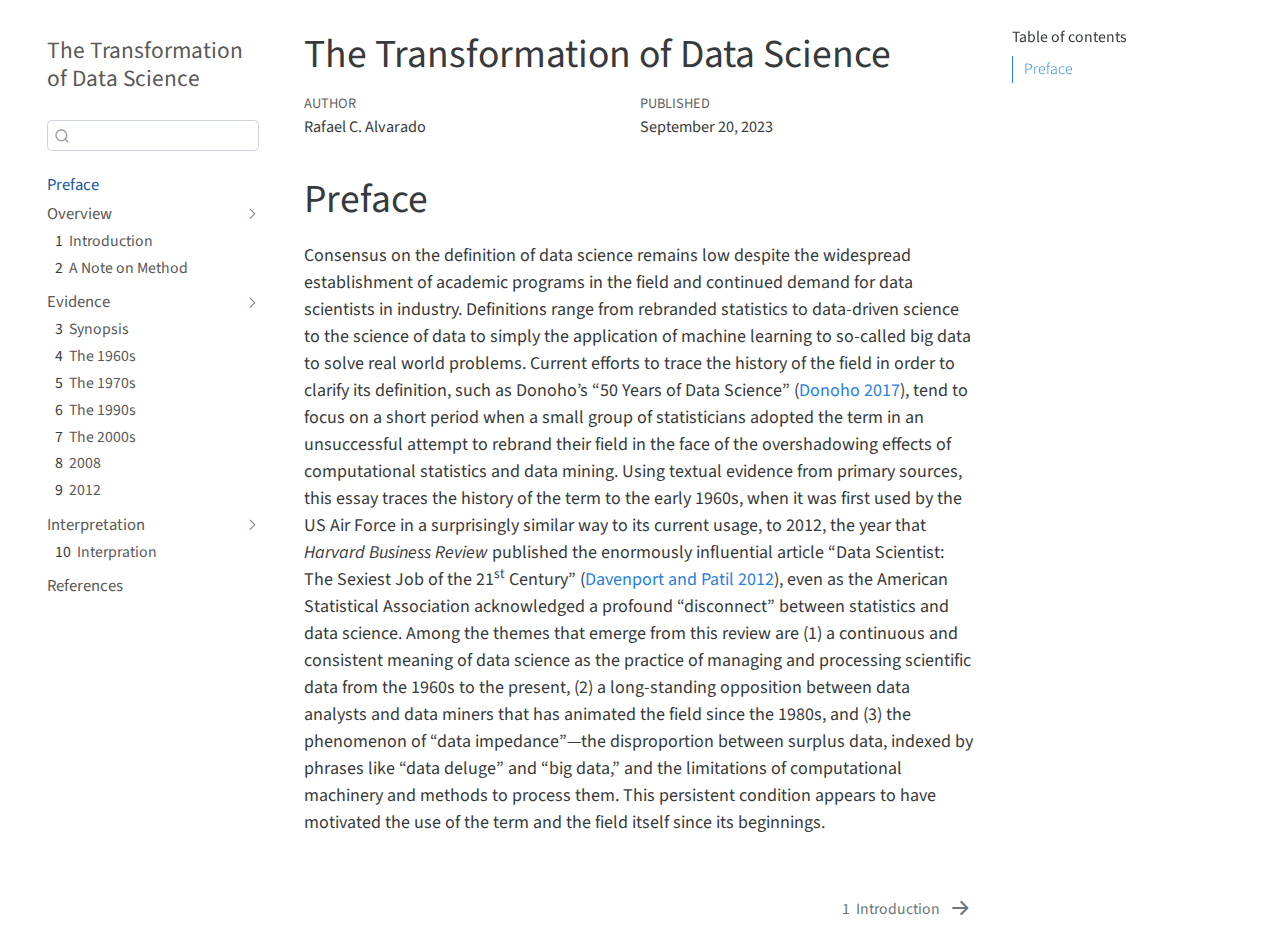
==== docs/index.html @ e349dae6 "Still moving things; added URL to README." ====
<!DOCTYPE html>
<html xmlns="http://www.w3.org/1999/xhtml" lang="en" xml:lang="en"><head>

<meta charset="utf-8">
<meta name="generator" content="quarto-1.2.262">

<meta name="viewport" content="width=device-width, initial-scale=1.0, user-scalable=yes">

<meta name="author" content="Rafael C. Alvarado">
<meta name="dcterms.date" content="2023-09-20">

<title>The Transformation of Data Science</title>
<style>
code{white-space: pre-wrap;}
span.smallcaps{font-variant: small-caps;}
div.columns{display: flex; gap: min(4vw, 1.5em);}
div.column{flex: auto; overflow-x: auto;}
div.hanging-indent{margin-left: 1.5em; text-indent: -1.5em;}
ul.task-list{list-style: none;}
ul.task-list li input[type="checkbox"] {
  width: 0.8em;
  margin: 0 0.8em 0.2em -1.6em;
  vertical-align: middle;
}
div.csl-bib-body { }
div.csl-entry {
  clear: both;
}
.hanging div.csl-entry {
  margin-left:2em;
  text-indent:-2em;
}
div.csl-left-margin {
  min-width:2em;
  float:left;
}
div.csl-right-inline {
  margin-left:2em;
  padding-left:1em;
}
div.csl-indent {
  margin-left: 2em;
}
</style>


<script src="site_libs/quarto-nav/quarto-nav.js"></script>
<script src="site_libs/quarto-nav/headroom.min.js"></script>
<script src="site_libs/clipboard/clipboard.min.js"></script>
<script src="site_libs/quarto-search/autocomplete.umd.js"></script>
<script src="site_libs/quarto-search/fuse.min.js"></script>
<script src="site_libs/quarto-search/quarto-search.js"></script>
<meta name="quarto:offset" content="./">
<link href="./chapters/01-history-introduction.html" rel="next">
<script src="site_libs/quarto-html/quarto.js"></script>
<script src="site_libs/quarto-html/popper.min.js"></script>
<script src="site_libs/quarto-html/tippy.umd.min.js"></script>
<script src="site_libs/quarto-html/anchor.min.js"></script>
<link href="site_libs/quarto-html/tippy.css" rel="stylesheet">
<link href="site_libs/quarto-html/quarto-syntax-highlighting.css" rel="stylesheet" id="quarto-text-highlighting-styles">
<script src="site_libs/bootstrap/bootstrap.min.js"></script>
<link href="site_libs/bootstrap/bootstrap-icons.css" rel="stylesheet">
<link href="site_libs/bootstrap/bootstrap.min.css" rel="stylesheet" id="quarto-bootstrap" data-mode="light">
<script id="quarto-search-options" type="application/json">{
  "location": "sidebar",
  "copy-button": false,
  "collapse-after": 3,
  "panel-placement": "start",
  "type": "textbox",
  "limit": 20,
  "language": {
    "search-no-results-text": "No results",
    "search-matching-documents-text": "matching documents",
    "search-copy-link-title": "Copy link to search",
    "search-hide-matches-text": "Hide additional matches",
    "search-more-match-text": "more match in this document",
    "search-more-matches-text": "more matches in this document",
    "search-clear-button-title": "Clear",
    "search-detached-cancel-button-title": "Cancel",
    "search-submit-button-title": "Submit"
  }
}</script>


</head>

<body class="nav-sidebar floating">

<div id="quarto-search-results"></div>
  <header id="quarto-header" class="headroom fixed-top">
  <nav class="quarto-secondary-nav" data-bs-toggle="collapse" data-bs-target="#quarto-sidebar" aria-controls="quarto-sidebar" aria-expanded="false" aria-label="Toggle sidebar navigation" onclick="if (window.quartoToggleHeadroom) { window.quartoToggleHeadroom(); }">
    <div class="container-fluid d-flex justify-content-between">
      <h1 class="quarto-secondary-nav-title">The Transformation of Data Science</h1>
      <button type="button" class="quarto-btn-toggle btn" aria-label="Show secondary navigation">
        <i class="bi bi-chevron-right"></i>
      </button>
    </div>
  </nav>
</header>
<!-- content -->
<div id="quarto-content" class="quarto-container page-columns page-rows-contents page-layout-article">
<!-- sidebar -->
  <nav id="quarto-sidebar" class="sidebar collapse sidebar-navigation floating overflow-auto">
    <div class="pt-lg-2 mt-2 text-left sidebar-header">
    <div class="sidebar-title mb-0 py-0">
      <a href="./">The Transformation of Data Science</a> 
    </div>
      </div>
      <div class="mt-2 flex-shrink-0 align-items-center">
        <div class="sidebar-search">
        <div id="quarto-search" class="" title="Search"></div>
        </div>
      </div>
    <div class="sidebar-menu-container"> 
    <ul class="list-unstyled mt-1">
        <li class="sidebar-item">
  <div class="sidebar-item-container"> 
  <a href="./index.html" class="sidebar-item-text sidebar-link active">Preface</a>
  </div>
</li>
        <li class="sidebar-item sidebar-item-section">
      <div class="sidebar-item-container"> 
            <a class="sidebar-item-text sidebar-link text-start" data-bs-toggle="collapse" data-bs-target="#quarto-sidebar-section-1" aria-expanded="true">Overview</a>
          <a class="sidebar-item-toggle text-start" data-bs-toggle="collapse" data-bs-target="#quarto-sidebar-section-1" aria-expanded="true">
            <i class="bi bi-chevron-right ms-2"></i>
          </a> 
      </div>
      <ul id="quarto-sidebar-section-1" class="collapse list-unstyled sidebar-section depth1 show">  
          <li class="sidebar-item">
  <div class="sidebar-item-container"> 
  <a href="./chapters/01-history-introduction.html" class="sidebar-item-text sidebar-link"><span class="chapter-number">1</span>&nbsp; <span class="chapter-title">Introduction</span></a>
  </div>
</li>
          <li class="sidebar-item">
  <div class="sidebar-item-container"> 
  <a href="./chapters/history-method.html" class="sidebar-item-text sidebar-link"><span class="chapter-number">2</span>&nbsp; <span class="chapter-title">A Note on Method</span></a>
  </div>
</li>
      </ul>
  </li>
        <li class="sidebar-item sidebar-item-section">
      <div class="sidebar-item-container"> 
            <a class="sidebar-item-text sidebar-link text-start" data-bs-toggle="collapse" data-bs-target="#quarto-sidebar-section-2" aria-expanded="true">Evidence</a>
          <a class="sidebar-item-toggle text-start" data-bs-toggle="collapse" data-bs-target="#quarto-sidebar-section-2" aria-expanded="true">
            <i class="bi bi-chevron-right ms-2"></i>
          </a> 
      </div>
      <ul id="quarto-sidebar-section-2" class="collapse list-unstyled sidebar-section depth1 show">  
          <li class="sidebar-item">
  <div class="sidebar-item-container"> 
  <a href="./chapters/00-synopsis.html" class="sidebar-item-text sidebar-link"><span class="chapter-number">3</span>&nbsp; <span class="chapter-title">Synopsis</span></a>
  </div>
</li>
          <li class="sidebar-item">
  <div class="sidebar-item-container"> 
  <a href="./chapters/02-history-1960s.html" class="sidebar-item-text sidebar-link"><span class="chapter-number">4</span>&nbsp; <span class="chapter-title">The 1960s</span></a>
  </div>
</li>
          <li class="sidebar-item">
  <div class="sidebar-item-container"> 
  <a href="./chapters/03-history-1970s-and-80s.html" class="sidebar-item-text sidebar-link"><span class="chapter-number">5</span>&nbsp; <span class="chapter-title">The 1970s</span></a>
  </div>
</li>
          <li class="sidebar-item">
  <div class="sidebar-item-container"> 
  <a href="./chapters/04-history-1990s.html" class="sidebar-item-text sidebar-link"><span class="chapter-number">6</span>&nbsp; <span class="chapter-title">The 1990s</span></a>
  </div>
</li>
          <li class="sidebar-item">
  <div class="sidebar-item-container"> 
  <a href="./chapters/05-history-2000s.html" class="sidebar-item-text sidebar-link"><span class="chapter-number">7</span>&nbsp; <span class="chapter-title">The 2000s</span></a>
  </div>
</li>
          <li class="sidebar-item">
  <div class="sidebar-item-container"> 
  <a href="./chapters/06-history-2008-2012.html" class="sidebar-item-text sidebar-link"><span class="chapter-number">8</span>&nbsp; <span class="chapter-title">2008</span></a>
  </div>
</li>
          <li class="sidebar-item">
  <div class="sidebar-item-container"> 
  <a href="./chapters/07-history-disconnect.html" class="sidebar-item-text sidebar-link"><span class="chapter-number">9</span>&nbsp; <span class="chapter-title">2012</span></a>
  </div>
</li>
      </ul>
  </li>
        <li class="sidebar-item sidebar-item-section">
      <div class="sidebar-item-container"> 
            <a class="sidebar-item-text sidebar-link text-start" data-bs-toggle="collapse" data-bs-target="#quarto-sidebar-section-3" aria-expanded="true">Interpretation</a>
          <a class="sidebar-item-toggle text-start" data-bs-toggle="collapse" data-bs-target="#quarto-sidebar-section-3" aria-expanded="true">
            <i class="bi bi-chevron-right ms-2"></i>
          </a> 
      </div>
      <ul id="quarto-sidebar-section-3" class="collapse list-unstyled sidebar-section depth1 show">  
          <li class="sidebar-item">
  <div class="sidebar-item-container"> 
  <a href="./chapters/08-history-interpretation.html" class="sidebar-item-text sidebar-link"><span class="chapter-number">10</span>&nbsp; <span class="chapter-title">Interpration</span></a>
  </div>
</li>
      </ul>
  </li>
        <li class="sidebar-item">
  <div class="sidebar-item-container"> 
  <a href="./references.html" class="sidebar-item-text sidebar-link">References</a>
  </div>
</li>
    </ul>
    </div>
</nav>
<!-- margin-sidebar -->
    <div id="quarto-margin-sidebar" class="sidebar margin-sidebar">
        <nav id="TOC" role="doc-toc" class="toc-active">
    <h2 id="toc-title">Table of contents</h2>
   
  <ul>
  <li><a href="#preface" id="toc-preface" class="nav-link active" data-scroll-target="#preface">Preface</a></li>
  </ul>
</nav>
    </div>
<!-- main -->
<main class="content" id="quarto-document-content">

<header id="title-block-header" class="quarto-title-block default">
<div class="quarto-title">
<h1 class="title d-none d-lg-block">The Transformation of Data Science</h1>
</div>



<div class="quarto-title-meta">

    <div>
    <div class="quarto-title-meta-heading">Author</div>
    <div class="quarto-title-meta-contents">
             <p>Rafael C. Alvarado </p>
          </div>
  </div>
    
    <div>
    <div class="quarto-title-meta-heading">Published</div>
    <div class="quarto-title-meta-contents">
      <p class="date">September 20, 2023</p>
    </div>
  </div>
  
    
  </div>
  

</header>

<section id="preface" class="level1 unnumbered">
<h1 class="unnumbered">Preface</h1>
<p>Consensus on the definition of data science remains low despite the widespread establishment of academic programs in the field and continued demand for data scientists in industry. Definitions range from rebranded statistics to data-driven science to the science of data to simply the application of machine learning to so-called big data to solve real world problems. Current efforts to trace the history of the field in order to clarify its definition, such as Donoho’s “50 Years of Data Science” <span class="citation" data-cites="donoho2017">(<a href="references.html#ref-donoho2017" role="doc-biblioref">Donoho 2017</a>)</span>, tend to focus on a short period when a small group of statisticians adopted the term in an unsuccessful attempt to rebrand their field in the face of the overshadowing effects of computational statistics and data mining. Using textual evidence from primary sources, this essay traces the history of the term to the early 1960s, when it was first used by the US Air Force in a surprisingly similar way to its current usage, to 2012, the year that <em>Harvard Business Review</em> published the enormously influential article “Data Scientist: The Sexiest Job of the 21<sup>st</sup> Century” <span class="citation" data-cites="davenport2012">(<a href="references.html#ref-davenport2012" role="doc-biblioref">Davenport and Patil 2012</a>)</span>, even as the American Statistical Association acknowledged a profound “disconnect” between statistics and data science. Among the themes that emerge from this review are (1) a continuous and consistent meaning of data science as the practice of managing and processing scientific data from the 1960s to the present, (2) a long-standing opposition between data analysts and data miners that has animated the field since the 1980s, and (3) the phenomenon of “data impedance”—the disproportion between surplus data, indexed by phrases like “data deluge” and “big data,” and the limitations of computational machinery and methods to process them. This persistent condition appears to have motivated the use of the term and the field itself since its beginnings.</p>


<div id="refs" class="references csl-bib-body hanging-indent" role="doc-bibliography" style="display: none">
<div id="ref-davenport2012" class="csl-entry" role="doc-biblioentry">
Davenport, Thomas H., and D. J. Patil. 2012. <span>“Data Scientist: The Sexiest Job of the 21st Century.”</span> <a href="https://hbr.org/2012/10/data-scientist-the-sexiest-job-of-the-21st-century">https://hbr.org/2012/10/data-scientist-the-sexiest-job-of-the-21st-century</a>.
</div>
<div id="ref-donoho2017" class="csl-entry" role="doc-biblioentry">
Donoho, David. 2017. <span>“50 Years of Data Science.”</span> <em>Journal of Computational and Graphical Statistics</em> 26 (4): 745–66. <a href="https://doi.org/10.1080/10618600.2017.1384734">https://doi.org/10.1080/10618600.2017.1384734</a>.
</div>
</div>
</section>

</main> <!-- /main -->
<script id="quarto-html-after-body" type="application/javascript">
window.document.addEventListener("DOMContentLoaded", function (event) {
  const toggleBodyColorMode = (bsSheetEl) => {
    const mode = bsSheetEl.getAttribute("data-mode");
    const bodyEl = window.document.querySelector("body");
    if (mode === "dark") {
      bodyEl.classList.add("quarto-dark");
      bodyEl.classList.remove("quarto-light");
    } else {
      bodyEl.classList.add("quarto-light");
      bodyEl.classList.remove("quarto-dark");
    }
  }
  const toggleBodyColorPrimary = () => {
    const bsSheetEl = window.document.querySelector("link#quarto-bootstrap");
    if (bsSheetEl) {
      toggleBodyColorMode(bsSheetEl);
    }
  }
  toggleBodyColorPrimary();  
  const icon = "";
  const anchorJS = new window.AnchorJS();
  anchorJS.options = {
    placement: 'right',
    icon: icon
  };
  anchorJS.add('.anchored');
  const clipboard = new window.ClipboardJS('.code-copy-button', {
    target: function(trigger) {
      return trigger.previousElementSibling;
    }
  });
  clipboard.on('success', function(e) {
    // button target
    const button = e.trigger;
    // don't keep focus
    button.blur();
    // flash "checked"
    button.classList.add('code-copy-button-checked');
    var currentTitle = button.getAttribute("title");
    button.setAttribute("title", "Copied!");
    let tooltip;
    if (window.bootstrap) {
      button.setAttribute("data-bs-toggle", "tooltip");
      button.setAttribute("data-bs-placement", "left");
      button.setAttribute("data-bs-title", "Copied!");
      tooltip = new bootstrap.Tooltip(button, 
        { trigger: "manual", 
          customClass: "code-copy-button-tooltip",
          offset: [0, -8]});
      tooltip.show();    
    }
    setTimeout(function() {
      if (tooltip) {
        tooltip.hide();
        button.removeAttribute("data-bs-title");
        button.removeAttribute("data-bs-toggle");
        button.removeAttribute("data-bs-placement");
      }
      button.setAttribute("title", currentTitle);
      button.classList.remove('code-copy-button-checked');
    }, 1000);
    // clear code selection
    e.clearSelection();
  });
  function tippyHover(el, contentFn) {
    const config = {
      allowHTML: true,
      content: contentFn,
      maxWidth: 500,
      delay: 100,
      arrow: false,
      appendTo: function(el) {
          return el.parentElement;
      },
      interactive: true,
      interactiveBorder: 10,
      theme: 'quarto',
      placement: 'bottom-start'
    };
    window.tippy(el, config); 
  }
  const noterefs = window.document.querySelectorAll('a[role="doc-noteref"]');
  for (var i=0; i<noterefs.length; i++) {
    const ref = noterefs[i];
    tippyHover(ref, function() {
      // use id or data attribute instead here
      let href = ref.getAttribute('data-footnote-href') || ref.getAttribute('href');
      try { href = new URL(href).hash; } catch {}
      const id = href.replace(/^#\/?/, "");
      const note = window.document.getElementById(id);
      return note.innerHTML;
    });
  }
  const findCites = (el) => {
    const parentEl = el.parentElement;
    if (parentEl) {
      const cites = parentEl.dataset.cites;
      if (cites) {
        return {
          el,
          cites: cites.split(' ')
        };
      } else {
        return findCites(el.parentElement)
      }
    } else {
      return undefined;
    }
  };
  var bibliorefs = window.document.querySelectorAll('a[role="doc-biblioref"]');
  for (var i=0; i<bibliorefs.length; i++) {
    const ref = bibliorefs[i];
    const citeInfo = findCites(ref);
    if (citeInfo) {
      tippyHover(citeInfo.el, function() {
        var popup = window.document.createElement('div');
        citeInfo.cites.forEach(function(cite) {
          var citeDiv = window.document.createElement('div');
          citeDiv.classList.add('hanging-indent');
          citeDiv.classList.add('csl-entry');
          var biblioDiv = window.document.getElementById('ref-' + cite);
          if (biblioDiv) {
            citeDiv.innerHTML = biblioDiv.innerHTML;
          }
          popup.appendChild(citeDiv);
        });
        return popup.innerHTML;
      });
    }
  }
});
</script>
<nav class="page-navigation">
  <div class="nav-page nav-page-previous">
  </div>
  <div class="nav-page nav-page-next">
      <a href="./chapters/01-history-introduction.html" class="pagination-link">
        <span class="nav-page-text"><span class="chapter-number">1</span>&nbsp; <span class="chapter-title">Introduction</span></span> <i class="bi bi-arrow-right-short"></i>
      </a>
  </div>
</nav>
</div> <!-- /content -->



</body></html>
---- docs/site_libs/quarto-html/tippy.css ----
.tippy-box[data-animation=fade][data-state=hidden]{opacity:0}[data-tippy-root]{max-width:calc(100vw - 10px)}.tippy-box{position:relative;background-color:#333;color:#fff;border-radius:4px;font-size:14px;line-height:1.4;white-space:normal;outline:0;transition-property:transform,visibility,opacity}.tippy-box[data-placement^=top]>.tippy-arrow{bottom:0}.tippy-box[data-placement^=top]>.tippy-arrow:before{bottom:-7px;left:0;border-width:8px 8px 0;border-top-color:initial;transform-origin:center top}.tippy-box[data-placement^=bottom]>.tippy-arrow{top:0}.tippy-box[data-placement^=bottom]>.tippy-arrow:before{top:-7px;left:0;border-width:0 8px 8px;border-bottom-color:initial;transform-origin:center bottom}.tippy-box[data-placement^=left]>.tippy-arrow{right:0}.tippy-box[data-placement^=left]>.tippy-arrow:before{border-width:8px 0 8px 8px;border-left-color:initial;right:-7px;transform-origin:center left}.tippy-box[data-placement^=right]>.tippy-arrow{left:0}.tippy-box[data-placement^=right]>.tippy-arrow:before{left:-7px;border-width:8px 8px 8px 0;border-right-color:initial;transform-origin:center right}.tippy-box[data-inertia][data-state=visible]{transition-timing-function:cubic-bezier(.54,1.5,.38,1.11)}.tippy-arrow{width:16px;height:16px;color:#333}.tippy-arrow:before{content:"";position:absolute;border-color:transparent;border-style:solid}.tippy-content{position:relative;padding:5px 9px;z-index:1}
---- docs/site_libs/quarto-html/quarto-syntax-highlighting.css ----
/* quarto syntax highlight colors */
:root {
  --quarto-hl-ot-color: #003B4F;
  --quarto-hl-at-color: #657422;
  --quarto-hl-ss-color: #20794D;
  --quarto-hl-an-color: #5E5E5E;
  --quarto-hl-fu-color: #4758AB;
  --quarto-hl-st-color: #20794D;
  --quarto-hl-cf-color: #003B4F;
  --quarto-hl-op-color: #5E5E5E;
  --quarto-hl-er-color: #AD0000;
  --quarto-hl-bn-color: #AD0000;
  --quarto-hl-al-color: #AD0000;
  --quarto-hl-va-color: #111111;
  --quarto-hl-bu-color: inherit;
  --quarto-hl-ex-color: inherit;
  --quarto-hl-pp-color: #AD0000;
  --quarto-hl-in-color: #5E5E5E;
  --quarto-hl-vs-color: #20794D;
  --quarto-hl-wa-color: #5E5E5E;
  --quarto-hl-do-color: #5E5E5E;
  --quarto-hl-im-color: #00769E;
  --quarto-hl-ch-color: #20794D;
  --quarto-hl-dt-color: #AD0000;
  --quarto-hl-fl-color: #AD0000;
  --quarto-hl-co-color: #5E5E5E;
  --quarto-hl-cv-color: #5E5E5E;
  --quarto-hl-cn-color: #8f5902;
  --quarto-hl-sc-color: #5E5E5E;
  --quarto-hl-dv-color: #AD0000;
  --quarto-hl-kw-color: #003B4F;
}

/* other quarto variables */
:root {
  --quarto-font-monospace: SFMono-Regular, Menlo, Monaco, Consolas, "Liberation Mono", "Courier New", monospace;
}

pre > code.sourceCode > span {
  color: #003B4F;
}

code span {
  color: #003B4F;
}

code.sourceCode > span {
  color: #003B4F;
}

div.sourceCode,
div.sourceCode pre.sourceCode {
  color: #003B4F;
}

code span.ot {
  color: #003B4F;
}

code span.at {
  color: #657422;
}

code span.ss {
  color: #20794D;
}

code span.an {
  color: #5E5E5E;
}

code span.fu {
  color: #4758AB;
}

code span.st {
  color: #20794D;
}

code span.cf {
  color: #003B4F;
}

code span.op {
  color: #5E5E5E;
}

code span.er {
  color: #AD0000;
}

code span.bn {
  color: #AD0000;
}

code span.al {
  color: #AD0000;
}

code span.va {
  color: #111111;
}

code span.pp {
  color: #AD0000;
}

code span.in {
  color: #5E5E5E;
}

code span.vs {
  color: #20794D;
}

code span.wa {
  color: #5E5E5E;
  font-style: italic;
}

code span.do {
  color: #5E5E5E;
  font-style: italic;
}

code span.im {
  color: #00769E;
}

code span.ch {
  color: #20794D;
}

code span.dt {
  color: #AD0000;
}

code span.fl {
  color: #AD0000;
}

code span.co {
  color: #5E5E5E;
}

code span.cv {
  color: #5E5E5E;
  font-style: italic;
}

code span.cn {
  color: #8f5902;
}

code span.sc {
  color: #5E5E5E;
}

code span.dv {
  color: #AD0000;
}

code span.kw {
  color: #003B4F;
}

.prevent-inlining {
  content: "</";
}

/*# sourceMappingURL=debc5d5d77c3f9108843748ff7464032.css.map */
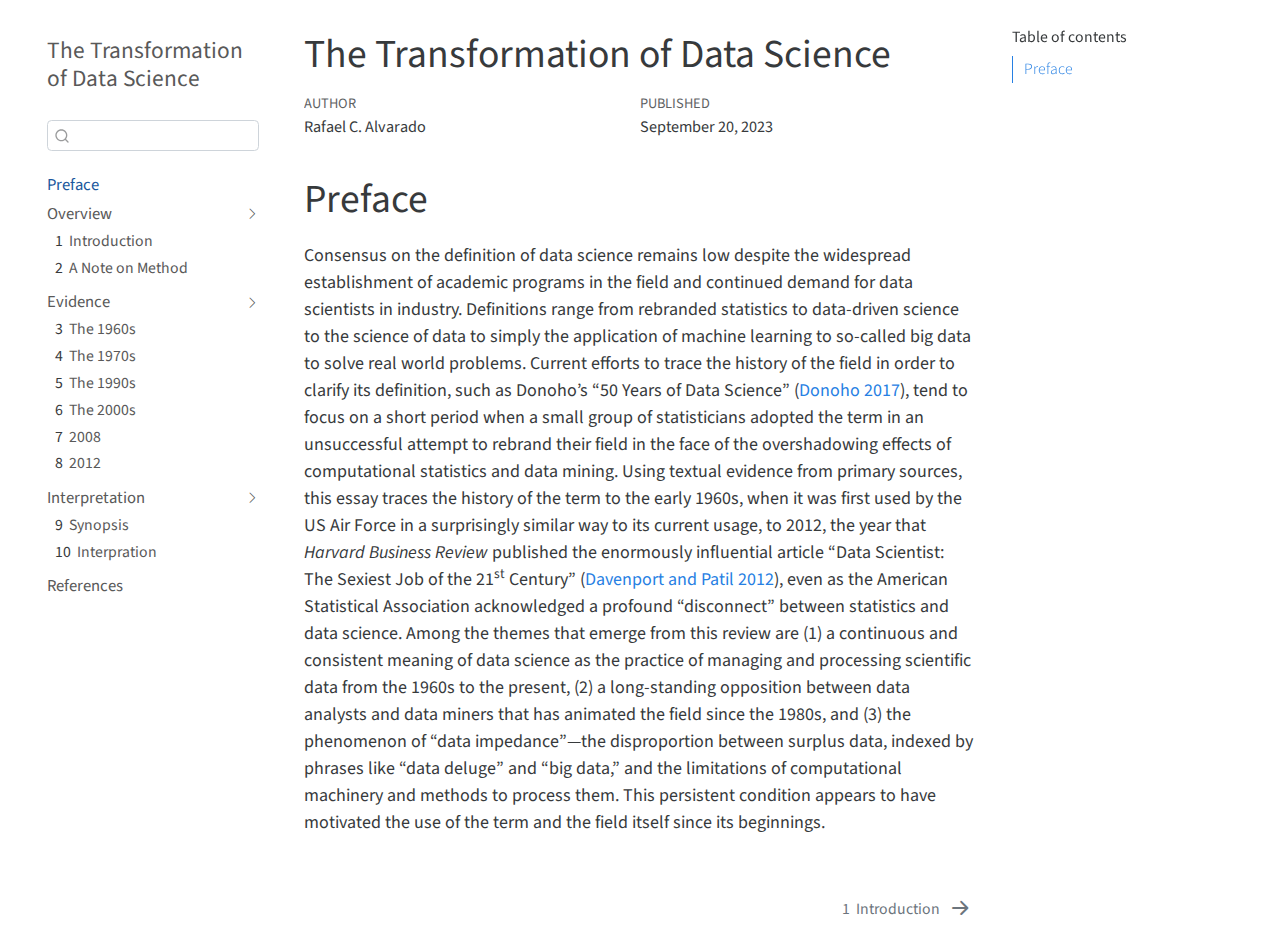
==== commit 9ac2fb98: "Moved Synopsis" ====
--- a/docs/index.html
+++ b/docs/index.html
@@ -148,37 +148,32 @@
       <ul id="quarto-sidebar-section-2" class="collapse list-unstyled sidebar-section depth1 show">  
           <li class="sidebar-item">
   <div class="sidebar-item-container"> 
-  <a href="./chapters/00-synopsis.html" class="sidebar-item-text sidebar-link"><span class="chapter-number">3</span>&nbsp; <span class="chapter-title">Synopsis</span></a>
-  </div>
-</li>
-          <li class="sidebar-item">
-  <div class="sidebar-item-container"> 
-  <a href="./chapters/02-history-1960s.html" class="sidebar-item-text sidebar-link"><span class="chapter-number">4</span>&nbsp; <span class="chapter-title">The 1960s</span></a>
-  </div>
-</li>
-          <li class="sidebar-item">
-  <div class="sidebar-item-container"> 
-  <a href="./chapters/03-history-1970s-and-80s.html" class="sidebar-item-text sidebar-link"><span class="chapter-number">5</span>&nbsp; <span class="chapter-title">The 1970s</span></a>
-  </div>
-</li>
-          <li class="sidebar-item">
-  <div class="sidebar-item-container"> 
-  <a href="./chapters/04-history-1990s.html" class="sidebar-item-text sidebar-link"><span class="chapter-number">6</span>&nbsp; <span class="chapter-title">The 1990s</span></a>
-  </div>
-</li>
-          <li class="sidebar-item">
-  <div class="sidebar-item-container"> 
-  <a href="./chapters/05-history-2000s.html" class="sidebar-item-text sidebar-link"><span class="chapter-number">7</span>&nbsp; <span class="chapter-title">The 2000s</span></a>
-  </div>
-</li>
-          <li class="sidebar-item">
-  <div class="sidebar-item-container"> 
-  <a href="./chapters/06-history-2008-2012.html" class="sidebar-item-text sidebar-link"><span class="chapter-number">8</span>&nbsp; <span class="chapter-title">2008</span></a>
-  </div>
-</li>
-          <li class="sidebar-item">
-  <div class="sidebar-item-container"> 
-  <a href="./chapters/07-history-disconnect.html" class="sidebar-item-text sidebar-link"><span class="chapter-number">9</span>&nbsp; <span class="chapter-title">2012</span></a>
+  <a href="./chapters/02-history-1960s.html" class="sidebar-item-text sidebar-link"><span class="chapter-number">3</span>&nbsp; <span class="chapter-title">The 1960s</span></a>
+  </div>
+</li>
+          <li class="sidebar-item">
+  <div class="sidebar-item-container"> 
+  <a href="./chapters/03-history-1970s-and-80s.html" class="sidebar-item-text sidebar-link"><span class="chapter-number">4</span>&nbsp; <span class="chapter-title">The 1970s</span></a>
+  </div>
+</li>
+          <li class="sidebar-item">
+  <div class="sidebar-item-container"> 
+  <a href="./chapters/04-history-1990s.html" class="sidebar-item-text sidebar-link"><span class="chapter-number">5</span>&nbsp; <span class="chapter-title">The 1990s</span></a>
+  </div>
+</li>
+          <li class="sidebar-item">
+  <div class="sidebar-item-container"> 
+  <a href="./chapters/05-history-2000s.html" class="sidebar-item-text sidebar-link"><span class="chapter-number">6</span>&nbsp; <span class="chapter-title">The 2000s</span></a>
+  </div>
+</li>
+          <li class="sidebar-item">
+  <div class="sidebar-item-container"> 
+  <a href="./chapters/06-history-2008-2012.html" class="sidebar-item-text sidebar-link"><span class="chapter-number">7</span>&nbsp; <span class="chapter-title">2008</span></a>
+  </div>
+</li>
+          <li class="sidebar-item">
+  <div class="sidebar-item-container"> 
+  <a href="./chapters/07-history-disconnect.html" class="sidebar-item-text sidebar-link"><span class="chapter-number">8</span>&nbsp; <span class="chapter-title">2012</span></a>
   </div>
 </li>
       </ul>
@@ -191,6 +186,11 @@
           </a> 
       </div>
       <ul id="quarto-sidebar-section-3" class="collapse list-unstyled sidebar-section depth1 show">  
+          <li class="sidebar-item">
+  <div class="sidebar-item-container"> 
+  <a href="./chapters/00-synopsis.html" class="sidebar-item-text sidebar-link"><span class="chapter-number">9</span>&nbsp; <span class="chapter-title">Synopsis</span></a>
+  </div>
+</li>
           <li class="sidebar-item">
   <div class="sidebar-item-container"> 
   <a href="./chapters/08-history-interpretation.html" class="sidebar-item-text sidebar-link"><span class="chapter-number">10</span>&nbsp; <span class="chapter-title">Interpration</span></a>
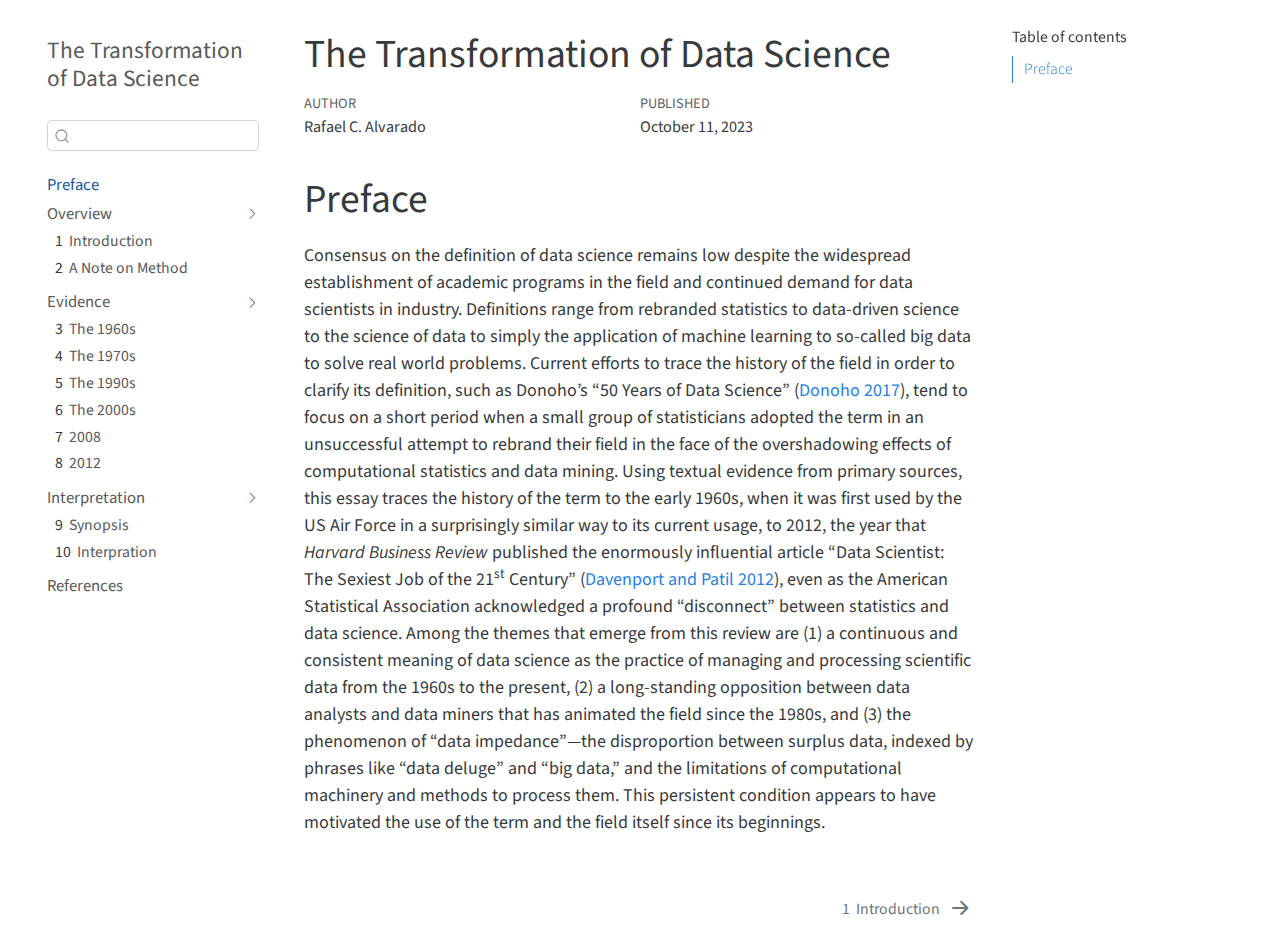
==== commit 0bb1edbd: "Commented out some things; changed pub date" ====
--- a/docs/index.html
+++ b/docs/index.html
@@ -7,7 +7,7 @@
 <meta name="viewport" content="width=device-width, initial-scale=1.0, user-scalable=yes">
 
 <meta name="author" content="Rafael C. Alvarado">
-<meta name="dcterms.date" content="2023-09-20">
+<meta name="dcterms.date" content="2023-10-11">
 
 <title>The Transformation of Data Science</title>
 <style>
@@ -238,7 +238,7 @@
     <div>
     <div class="quarto-title-meta-heading">Published</div>
     <div class="quarto-title-meta-contents">
-      <p class="date">September 20, 2023</p>
+      <p class="date">October 11, 2023</p>
     </div>
   </div>
   
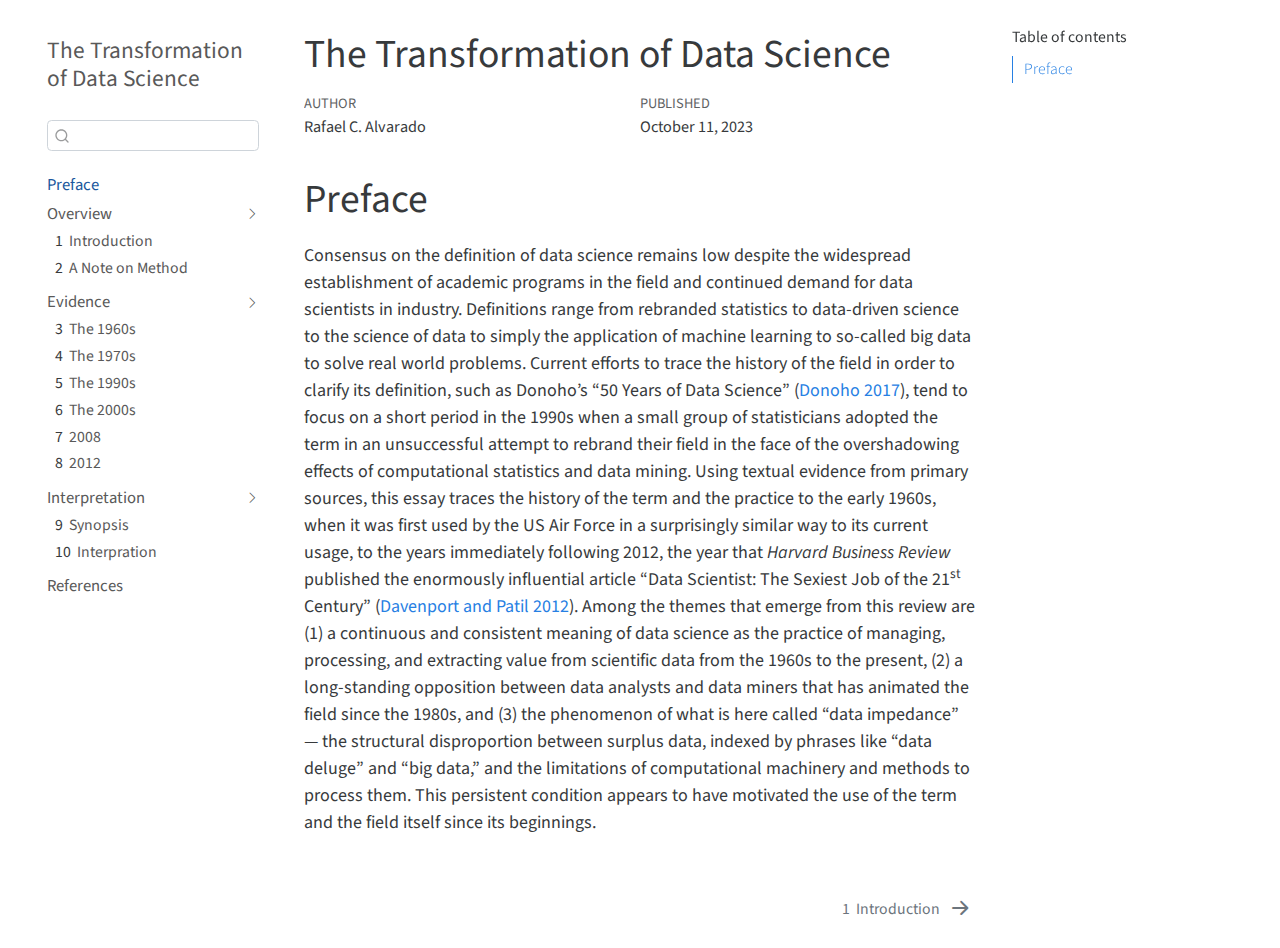
==== commit 14560bb7: "November 13 update" ====
--- a/docs/index.html
+++ b/docs/index.html
@@ -250,7 +250,7 @@
 
 <section id="preface" class="level1 unnumbered">
 <h1 class="unnumbered">Preface</h1>
-<p>Consensus on the definition of data science remains low despite the widespread establishment of academic programs in the field and continued demand for data scientists in industry. Definitions range from rebranded statistics to data-driven science to the science of data to simply the application of machine learning to so-called big data to solve real world problems. Current efforts to trace the history of the field in order to clarify its definition, such as Donoho’s “50 Years of Data Science” <span class="citation" data-cites="donoho2017">(<a href="references.html#ref-donoho2017" role="doc-biblioref">Donoho 2017</a>)</span>, tend to focus on a short period when a small group of statisticians adopted the term in an unsuccessful attempt to rebrand their field in the face of the overshadowing effects of computational statistics and data mining. Using textual evidence from primary sources, this essay traces the history of the term to the early 1960s, when it was first used by the US Air Force in a surprisingly similar way to its current usage, to 2012, the year that <em>Harvard Business Review</em> published the enormously influential article “Data Scientist: The Sexiest Job of the 21<sup>st</sup> Century” <span class="citation" data-cites="davenport2012">(<a href="references.html#ref-davenport2012" role="doc-biblioref">Davenport and Patil 2012</a>)</span>, even as the American Statistical Association acknowledged a profound “disconnect” between statistics and data science. Among the themes that emerge from this review are (1) a continuous and consistent meaning of data science as the practice of managing and processing scientific data from the 1960s to the present, (2) a long-standing opposition between data analysts and data miners that has animated the field since the 1980s, and (3) the phenomenon of “data impedance”—the disproportion between surplus data, indexed by phrases like “data deluge” and “big data,” and the limitations of computational machinery and methods to process them. This persistent condition appears to have motivated the use of the term and the field itself since its beginnings.</p>
+<p>Consensus on the definition of data science remains low despite the widespread establishment of academic programs in the field and continued demand for data scientists in industry. Definitions range from rebranded statistics to data-driven science to the science of data to simply the application of machine learning to so-called big data to solve real world problems. Current efforts to trace the history of the field in order to clarify its definition, such as Donoho’s “50 Years of Data Science” <span class="citation" data-cites="donoho2017">(<a href="references.html#ref-donoho2017" role="doc-biblioref">Donoho 2017</a>)</span>, tend to focus on a short period in the 1990s when a small group of statisticians adopted the term in an unsuccessful attempt to rebrand their field in the face of the overshadowing effects of computational statistics and data mining. Using textual evidence from primary sources, this essay traces the history of the term and the practice to the early 1960s, when it was first used by the US Air Force in a surprisingly similar way to its current usage, to the years immediately following 2012, the year that <em>Harvard Business Review</em> published the enormously influential article “Data Scientist: The Sexiest Job of the 21<sup>st</sup> Century” <span class="citation" data-cites="davenport2012">(<a href="references.html#ref-davenport2012" role="doc-biblioref">Davenport and Patil 2012</a>)</span>. Among the themes that emerge from this review are (1) a continuous and consistent meaning of data science as the practice of managing, processing, and extracting value from scientific data from the 1960s to the present, (2) a long-standing opposition between data analysts and data miners that has animated the field since the 1980s, and (3) the phenomenon of what is here called “data impedance” — the structural disproportion between surplus data, indexed by phrases like “data deluge” and “big data,” and the limitations of computational machinery and methods to process them. This persistent condition appears to have motivated the use of the term and the field itself since its beginnings.</p>
 
 
 <div id="refs" class="references csl-bib-body hanging-indent" role="doc-bibliography" style="display: none">
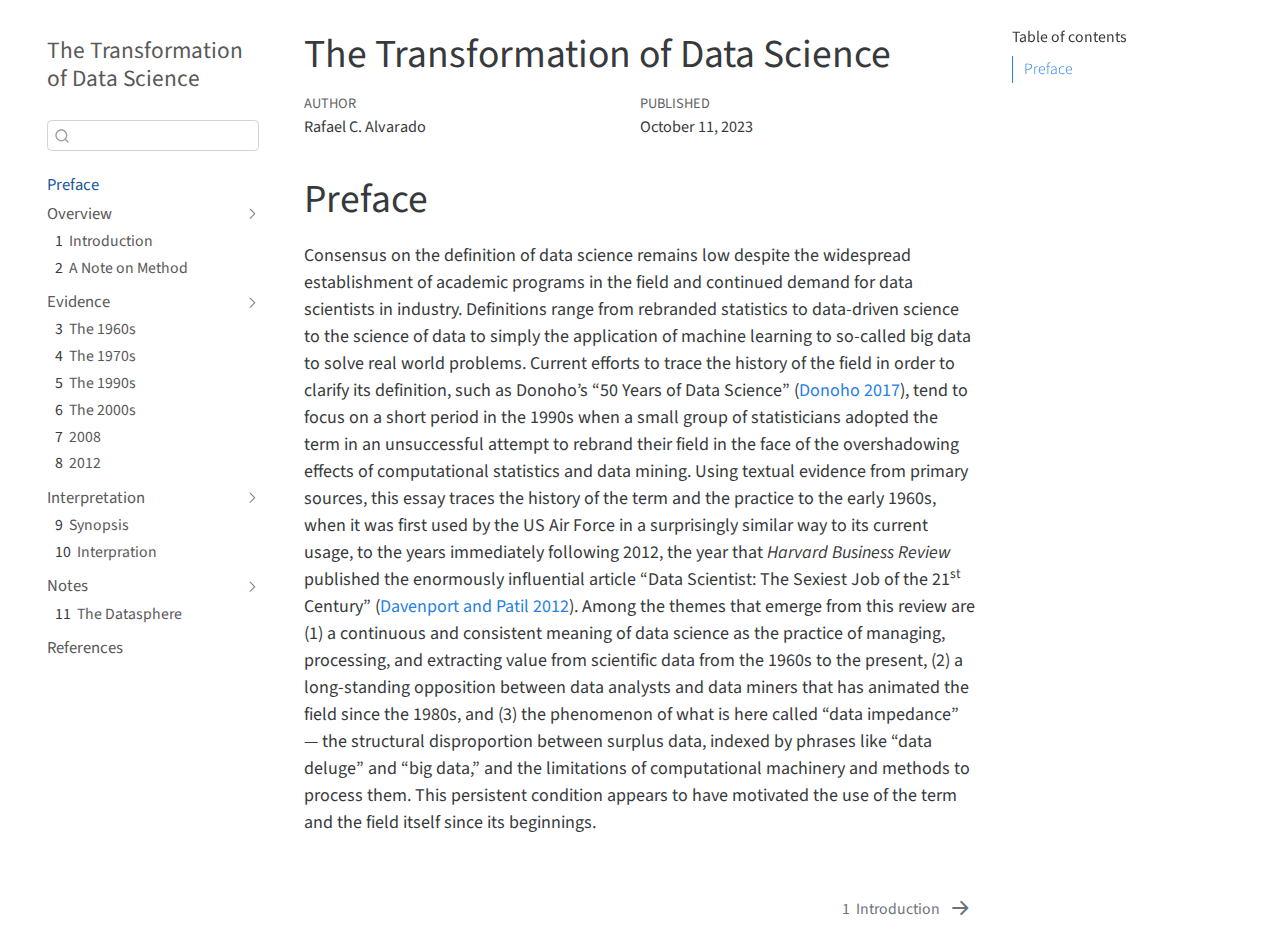
==== commit c266cd08: "Rendered" ====
--- a/docs/index.html
+++ b/docs/index.html
@@ -198,6 +198,21 @@
 </li>
       </ul>
   </li>
+        <li class="sidebar-item sidebar-item-section">
+      <div class="sidebar-item-container"> 
+            <a class="sidebar-item-text sidebar-link text-start" data-bs-toggle="collapse" data-bs-target="#quarto-sidebar-section-4" aria-expanded="true">Notes</a>
+          <a class="sidebar-item-toggle text-start" data-bs-toggle="collapse" data-bs-target="#quarto-sidebar-section-4" aria-expanded="true">
+            <i class="bi bi-chevron-right ms-2"></i>
+          </a> 
+      </div>
+      <ul id="quarto-sidebar-section-4" class="collapse list-unstyled sidebar-section depth1 show">  
+          <li class="sidebar-item">
+  <div class="sidebar-item-container"> 
+  <a href="./chapters/notes/the-datasphere.html" class="sidebar-item-text sidebar-link"><span class="chapter-number">11</span>&nbsp; <span class="chapter-title">The Datasphere</span></a>
+  </div>
+</li>
+      </ul>
+  </li>
         <li class="sidebar-item">
   <div class="sidebar-item-container"> 
   <a href="./references.html" class="sidebar-item-text sidebar-link">References</a>
